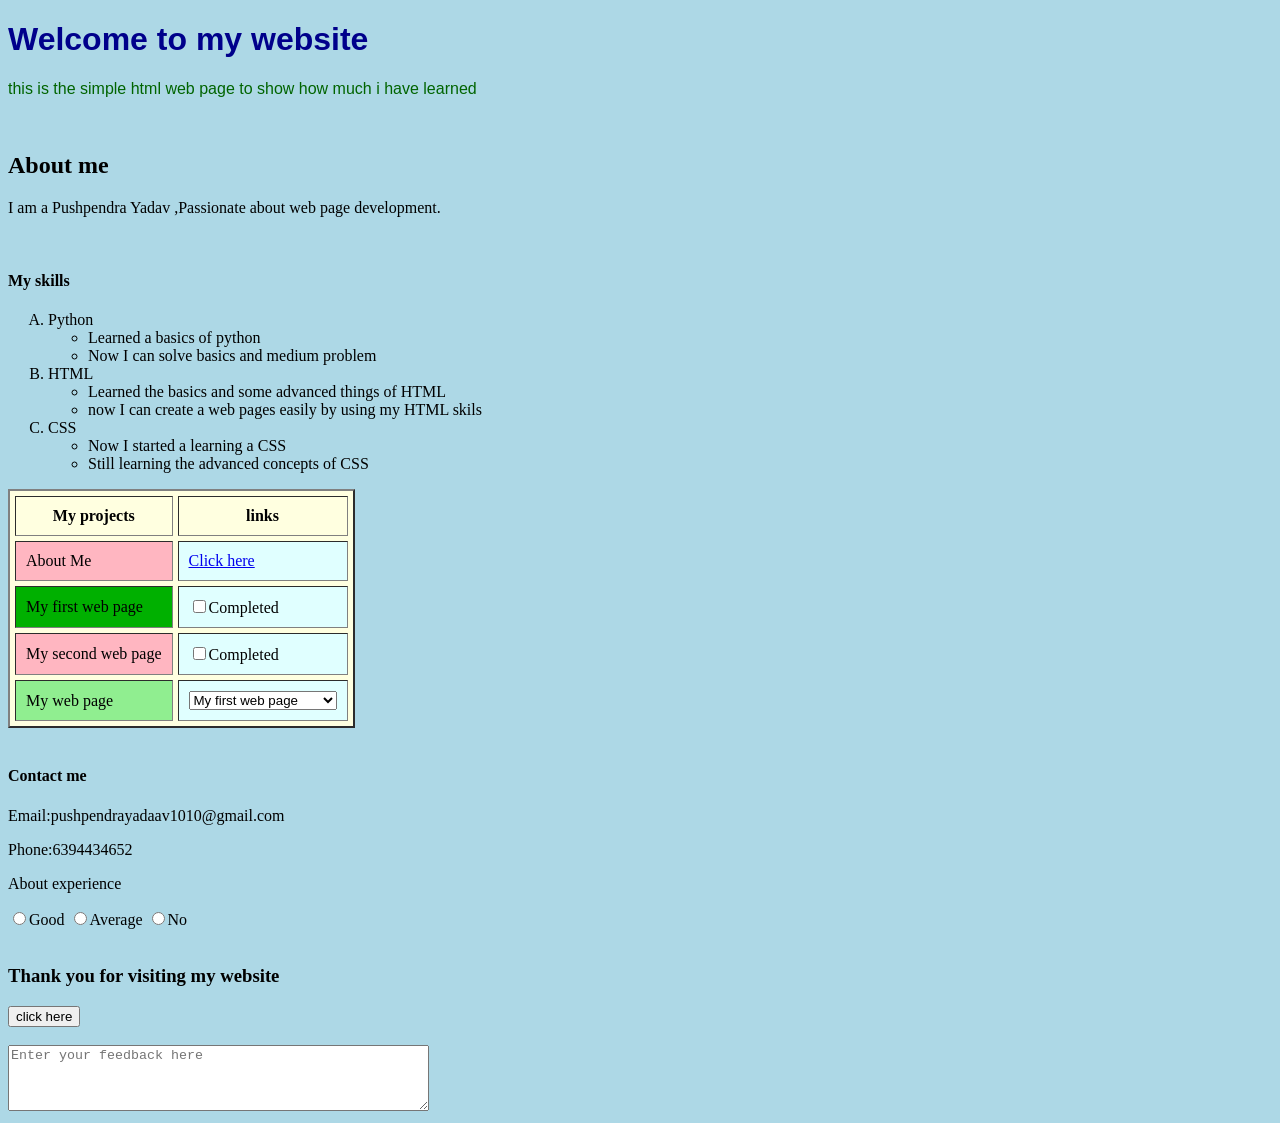
==== index.html @ b74ad7c9 "Initial HTML project" ====
<!DOCTYPE html>
<html lang="en">
<head>
    <meta charset="UTF-8">
    <meta name="viewport" content="width=device-width, initial-scale=1.0">
    <title>
My First Web Page
    </title>
</head>
<body bgcolor="lightblue">
    <h1><font color="darkblue" style="font-family: Arial, sans-serif;">Welcome to my website </font></h1>
        <p><font color="darkgreen" style="font-family: Arial, sans-serif;">this is the simple html web page to show how much i have learned</font></p>
    <br>
        <header>
            <h2>About me </h2>
            <p>I am a Pushpendra Yadav ,Passionate about web page development.</p>
        </header>
    <br>
        <main>
            <h4>My skills</h4>
            <ol type="A">
                <li>Python</li>
                    <ul>
                        <li>Learned a basics of python </li>
                        <li>Now I can solve basics and medium problem </li>
                    </ul>
                <li>HTML</li>
                    <ul>
                        <li>Learned the basics and some advanced things of HTML</li>
                        <li>now I can create a web pages easily by using my HTML skils </li>
                    </ul>
                <li>CSS</li>
                    <ul>
                        <li> Now I started a learning a CSS</li>
                        <li>Still learning the advanced concepts of CSS</li>
                    </ul>
            </ol>
            <table border="2" bgcolor="lightyellow" cellpadding="10" cellspacing="5">
                <tr>
                    <th>My projects</th>
                    <th>links</th>
                </tr>
                <tr>
                    <td bgcolor="lightpink">About Me</td>
                    <td bgcolor="lightcyan"><a href="/aboutme.html">Click here </a></td>
                </tr>
                <tr>
                    <td bgcolor="lightbrown">My first web page</td>
                    <td bgcolor="lightcyan"><input type="checkbox" id="project1" value="My first web page" name="projects"><label for="project1">Completed</label></td>
                </tr>
                <tr>
                    <td bgcolor="lightpink">My second web page</td>
                    <td bgcolor="lightcyan"><input type="checkbox" id="project2" value="My second web page" name="projects"><label for="project2">Completed</label></td>
                </tr>
                <tr>
                    <td bgcolor="lightgreen">My web page</td>
                    <td bgcolor="lightcyan">
                        <select name="projects">
                        <option value="project1">My first web page</option>
                        <option value="project2">My second web page</option>
                        <option value="project3">My web page</option>
                    </select>
                </td>
                </tr>   
            </table>
        </main>
    <br>
        <footer>
            <h4>Contact me</h4>
            <p>Email:pushpendrayadaav1010@gmail.com</p>
            <p>Phone:6394434652</p>
            <p>About experience</p>
            <input type="radio" name="experience" value="yes">Good
            <input type="radio" name="experience" value="average">Average
            <input type="radio" name="experience" value="no">No
        </footer>
    <br>
        <h3>Thank you for visiting my website</h3>
            <input type="button" value="click here" onclick="alert('thanks for visiting')"></input>
    <br><br>    
        <textarea bgcolor="lightpink" name="feedback" rows="4" cols="50" placeholder="Enter your feedback here"></textarea>        
    </body>
</html>
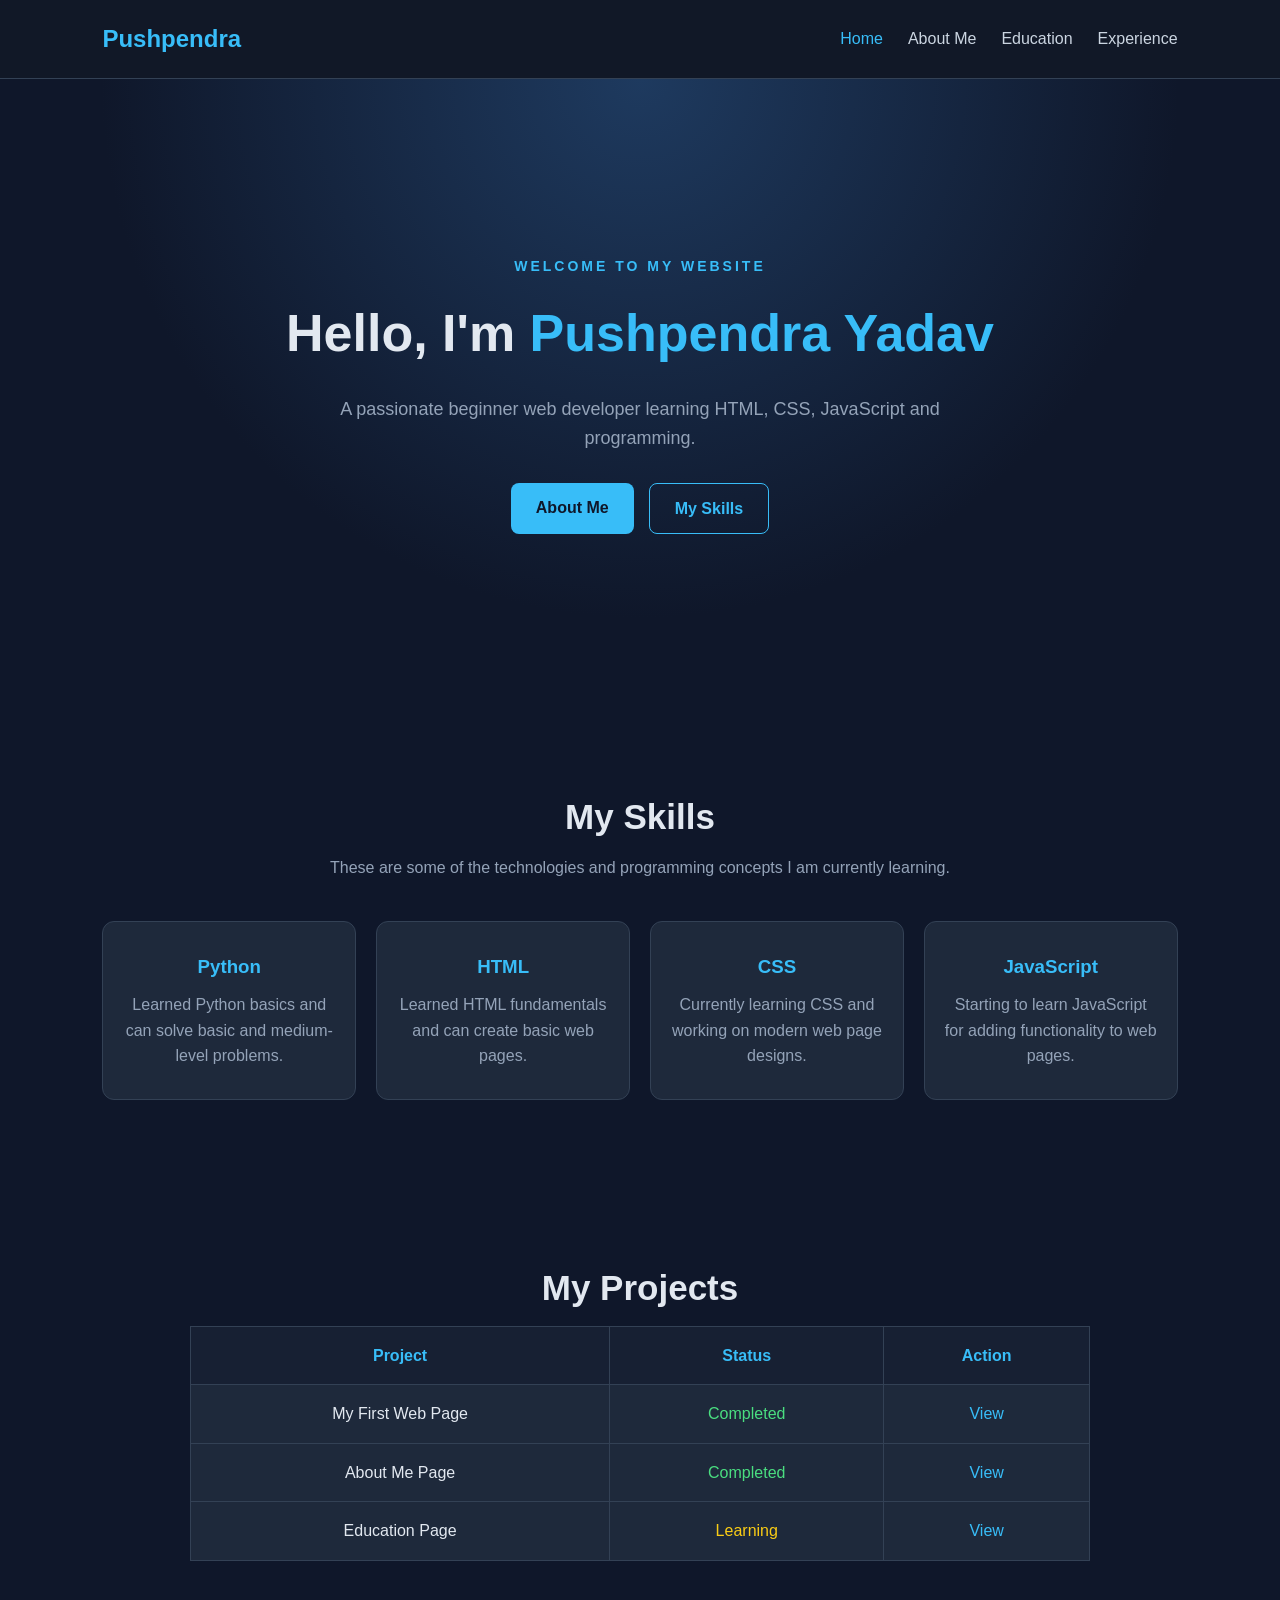
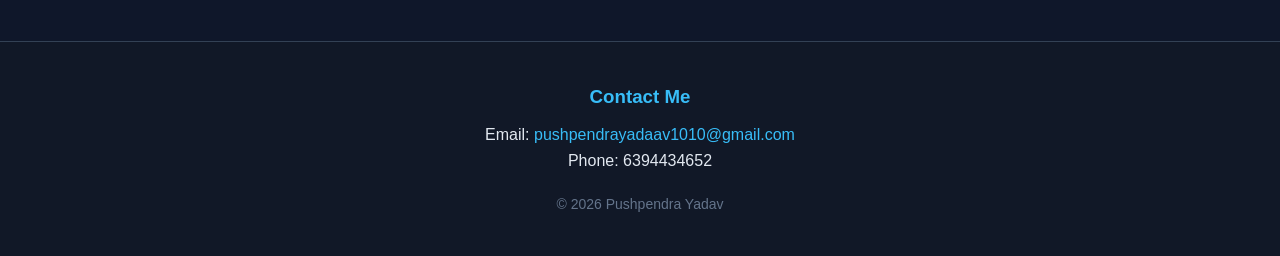
==== commit 431e80c6: "new changes in my web page" ====
--- a/index.html
+++ b/index.html
@@ -1,83 +1,153 @@
-<!DOCTYPE html>
+<!doctype html>
 <html lang="en">
-<head>
-    <meta charset="UTF-8">
-    <meta name="viewport" content="width=device-width, initial-scale=1.0">
-    <title>
-My First Web Page
-    </title>
-</head>
-<body bgcolor="lightblue">
-    <h1><font color="darkblue" style="font-family: Arial, sans-serif;">Welcome to my website </font></h1>
-        <p><font color="darkgreen" style="font-family: Arial, sans-serif;">this is the simple html web page to show how much i have learned</font></p>
-    <br>
-        <header>
-            <h2>About me </h2>
-            <p>I am a Pushpendra Yadav ,Passionate about web page development.</p>
-        </header>
-    <br>
-        <main>
-            <h4>My skills</h4>
-            <ol type="A">
-                <li>Python</li>
-                    <ul>
-                        <li>Learned a basics of python </li>
-                        <li>Now I can solve basics and medium problem </li>
-                    </ul>
-                <li>HTML</li>
-                    <ul>
-                        <li>Learned the basics and some advanced things of HTML</li>
-                        <li>now I can create a web pages easily by using my HTML skils </li>
-                    </ul>
-                <li>CSS</li>
-                    <ul>
-                        <li> Now I started a learning a CSS</li>
-                        <li>Still learning the advanced concepts of CSS</li>
-                    </ul>
-            </ol>
-            <table border="2" bgcolor="lightyellow" cellpadding="10" cellspacing="5">
-                <tr>
-                    <th>My projects</th>
-                    <th>links</th>
-                </tr>
-                <tr>
-                    <td bgcolor="lightpink">About Me</td>
-                    <td bgcolor="lightcyan"><a href="/aboutme.html">Click here </a></td>
-                </tr>
-                <tr>
-                    <td bgcolor="lightbrown">My first web page</td>
-                    <td bgcolor="lightcyan"><input type="checkbox" id="project1" value="My first web page" name="projects"><label for="project1">Completed</label></td>
-                </tr>
-                <tr>
-                    <td bgcolor="lightpink">My second web page</td>
-                    <td bgcolor="lightcyan"><input type="checkbox" id="project2" value="My second web page" name="projects"><label for="project2">Completed</label></td>
-                </tr>
-                <tr>
-                    <td bgcolor="lightgreen">My web page</td>
-                    <td bgcolor="lightcyan">
-                        <select name="projects">
-                        <option value="project1">My first web page</option>
-                        <option value="project2">My second web page</option>
-                        <option value="project3">My web page</option>
-                    </select>
+  <head>
+    <meta charset="UTF-8" />
+    <meta name="viewport" content="width=device-width, initial-scale=1.0" />
+
+    <title>Pushpendra Yadav | Home</title>
+
+    <link rel="stylesheet" href="style.css" />
+  </head>
+
+  <body>
+    <!-- Navigation -->
+    <header class="navbar">
+      <div class="logo">Pushpendra</div>
+
+      <nav>
+        <a href="index.html" class="active">Home</a>
+        <a href="aboutme.html">About Me</a>
+        <a href="education.html">Education</a>
+        <a href="experience.html">Experience</a>
+      </nav>
+    </header>
+
+    <!-- Hero Section -->
+    <section class="hero">
+      <div class="hero-content">
+        <p class="welcome">WELCOME TO MY WEBSITE</p>
+
+        <h1>Hello, I'm <span>Pushpendra Yadav</span></h1>
+
+        <p class="intro">
+          A passionate beginner web developer learning HTML, CSS, JavaScript and
+          programming.
+        </p>
+
+        <div class="buttons">
+          <a href="aboutme.html" class="btn">About Me</a>
+          <a href="#skills" class="btn secondary">My Skills</a>
+        </div>
+      </div>
+    </section>
+
+    <!-- Skills Section -->
+    <main>
+      <section id="skills" class="section">
+        <h2>My Skills</h2>
+
+        <p class="section-text">
+          These are some of the technologies and programming concepts I am
+          currently learning.
+        </p>
+
+        <div class="skills-container">
+          <div class="skill-card">
+            <h3>Python</h3>
+            <p>
+              Learned Python basics and can solve basic and medium-level
+              problems.
+            </p>
+          </div>
+
+          <div class="skill-card">
+            <h3>HTML</h3>
+            <p>Learned HTML fundamentals and can create basic web pages.</p>
+          </div>
+
+          <div class="skill-card">
+            <h3>CSS</h3>
+            <p>
+              Currently learning CSS and working on modern web page designs.
+            </p>
+          </div>
+
+          <div class="skill-card">
+            <h3>JavaScript</h3>
+            <p>
+              Starting to learn JavaScript for adding functionality to web
+              pages.
+            </p>
+          </div>
+        </div>
+      </section>
+
+      <!-- Projects -->
+      <section class="section projects">
+        <h2>My Projects</h2>
+
+        <div class="project-table">
+          <table>
+            <thead>
+              <tr>
+                <th>Project</th>
+                <th>Status</th>
+                <th>Action</th>
+              </tr>
+            </thead>
+
+            <tbody>
+              <tr>
+                <td>My First Web Page</td>
+                <td>
+                  <span class="completed"> Completed </span>
                 </td>
-                </tr>   
-            </table>
-        </main>
-    <br>
-        <footer>
-            <h4>Contact me</h4>
-            <p>Email:pushpendrayadaav1010@gmail.com</p>
-            <p>Phone:6394434652</p>
-            <p>About experience</p>
-            <input type="radio" name="experience" value="yes">Good
-            <input type="radio" name="experience" value="average">Average
-            <input type="radio" name="experience" value="no">No
-        </footer>
-    <br>
-        <h3>Thank you for visiting my website</h3>
-            <input type="button" value="click here" onclick="alert('thanks for visiting')"></input>
-    <br><br>    
-        <textarea bgcolor="lightpink" name="feedback" rows="4" cols="50" placeholder="Enter your feedback here"></textarea>        
-    </body>
+                <td>
+                  <a href="index.html">View</a>
+                </td>
+              </tr>
+
+              <tr>
+                <td>About Me Page</td>
+                <td>
+                  <span class="completed"> Completed </span>
+                </td>
+                <td>
+                  <a href="aboutme.html">View</a>
+                </td>
+              </tr>
+
+              <tr>
+                <td>Education Page</td>
+                <td>
+                  <span class="learning"> Learning </span>
+                </td>
+                <td>
+                  <a href="education.html">View</a>
+                </td>
+              </tr>
+            </tbody>
+          </table>
+        </div>
+      </section>
+    </main>
+
+    <!-- Footer -->
+    <footer>
+      <h3>Contact Me</h3>
+
+      <p>
+        Email:
+        <a href="mailto:pushpendrayadaav1010@gmail.com">
+          pushpendrayadaav1010@gmail.com
+        </a>
+      </p>
+
+      <p>Phone: 6394434652</p>
+
+      <p class="copyright">© 2026 Pushpendra Yadav</p>
+    </footer>
+
+    <script src="script.js"></script>
+  </body>
 </html>
--- a/style.css
+++ b/style.css
@@ -0,0 +1,491 @@
+/* =========================
+   BASIC RESET
+========================= */
+
+* {
+  margin: 0;
+  padding: 0;
+  box-sizing: border-box;
+}
+
+body {
+  font-family: Arial, sans-serif;
+  background: #0f172a;
+  color: #e2e8f0;
+  line-height: 1.6;
+}
+
+/* =========================
+   NAVBAR
+========================= */
+
+.navbar {
+  width: 100%;
+  padding: 20px 8%;
+
+  display: flex;
+  justify-content: space-between;
+  align-items: center;
+
+  background: #111827;
+
+  border-bottom: 1px solid #334155;
+}
+
+.logo {
+  font-size: 24px;
+  font-weight: bold;
+  color: #38bdf8;
+}
+
+nav {
+  display: flex;
+  gap: 25px;
+}
+
+nav a {
+  text-decoration: none;
+  color: #cbd5e1;
+
+  font-size: 16px;
+
+  transition: 0.3s;
+}
+
+nav a:hover,
+nav a.active {
+  color: #38bdf8;
+}
+
+/* =========================
+   HERO
+========================= */
+
+.hero {
+  min-height: 70vh;
+
+  display: flex;
+  align-items: center;
+  justify-content: center;
+
+  text-align: center;
+
+  padding: 60px 20px;
+
+  background: radial-gradient(circle at top, #1e3a5f, #0f172a 60%);
+}
+
+.hero-content {
+  max-width: 800px;
+}
+
+.welcome {
+  color: #38bdf8;
+
+  font-size: 14px;
+
+  font-weight: bold;
+
+  letter-spacing: 3px;
+
+  margin-bottom: 15px;
+}
+
+.hero h1 {
+  font-size: 52px;
+
+  margin-bottom: 20px;
+}
+
+.hero h1 span {
+  color: #38bdf8;
+}
+
+.intro {
+  max-width: 650px;
+
+  margin: auto;
+
+  color: #94a3b8;
+
+  font-size: 18px;
+}
+
+/* =========================
+   BUTTONS
+========================= */
+
+.buttons {
+  margin-top: 30px;
+
+  display: flex;
+
+  justify-content: center;
+
+  gap: 15px;
+}
+
+.btn {
+  text-decoration: none;
+
+  padding: 12px 25px;
+
+  border-radius: 8px;
+
+  background: #38bdf8;
+
+  color: #0f172a;
+
+  font-weight: bold;
+
+  transition: 0.3s;
+}
+
+.btn:hover {
+  transform: translateY(-3px);
+
+  background: #7dd3fc;
+}
+
+.btn.secondary {
+  background: transparent;
+
+  color: #38bdf8;
+
+  border: 1px solid #38bdf8;
+}
+
+/* =========================
+   SECTIONS
+========================= */
+
+.section {
+  padding: 80px 8%;
+
+  text-align: center;
+}
+
+.section h2 {
+  font-size: 35px;
+
+  margin-bottom: 10px;
+}
+
+.section-text {
+  color: #94a3b8;
+
+  margin-bottom: 40px;
+}
+
+/* =========================
+   SKILLS
+========================= */
+
+.skills-container {
+  max-width: 1100px;
+
+  margin: auto;
+
+  display: grid;
+
+  grid-template-columns: repeat(4, 1fr);
+
+  gap: 20px;
+}
+
+.skill-card {
+  padding: 30px 20px;
+
+  background: #1e293b;
+
+  border: 1px solid #334155;
+
+  border-radius: 12px;
+
+  transition: 0.3s;
+}
+
+.skill-card:hover {
+  transform: translateY(-8px);
+
+  border-color: #38bdf8;
+}
+
+.skill-card h3 {
+  color: #38bdf8;
+
+  margin-bottom: 10px;
+}
+
+.skill-card p {
+  color: #94a3b8;
+}
+
+/* =========================
+   TABLE
+========================= */
+
+.project-table {
+  max-width: 900px;
+
+  margin: auto;
+
+  overflow-x: auto;
+}
+
+table {
+  width: 100%;
+
+  border-collapse: collapse;
+
+  background: #1e293b;
+}
+
+th,
+td {
+  padding: 16px;
+
+  border: 1px solid #334155;
+}
+
+th {
+  background: #172033;
+
+  color: #38bdf8;
+}
+
+td a {
+  color: #38bdf8;
+
+  text-decoration: none;
+}
+
+.completed {
+  color: #4ade80;
+}
+
+.learning {
+  color: #facc15;
+}
+
+/* =========================
+   OTHER PAGES
+========================= */
+
+.page-section {
+  max-width: 900px;
+
+  margin: auto;
+
+  padding: 80px 20px;
+}
+
+.page-section h1 {
+  font-size: 45px;
+
+  margin-bottom: 25px;
+}
+
+.page-section > p:not(.welcome) {
+  color: #94a3b8;
+
+  margin-bottom: 18px;
+
+  font-size: 17px;
+}
+
+/* =========================
+   INFO BOX
+========================= */
+
+.info-box {
+  margin-top: 40px;
+
+  padding: 30px;
+
+  background: #1e293b;
+
+  border: 1px solid #334155;
+
+  border-radius: 12px;
+}
+
+.info-box h2 {
+  color: #38bdf8;
+
+  margin-bottom: 15px;
+}
+
+.info-box li {
+  margin: 10px 0;
+
+  color: #cbd5e1;
+}
+
+/* =========================
+   EDUCATION
+========================= */
+
+.education-card,
+.experience-card {
+  background: #1e293b;
+
+  border: 1px solid #334155;
+
+  border-radius: 12px;
+
+  padding: 30px;
+
+  margin-top: 25px;
+
+  transition: 0.3s;
+}
+
+.education-card:hover,
+.experience-card:hover {
+  border-color: #38bdf8;
+
+  transform: translateY(-5px);
+}
+
+.education-card h2,
+.experience-card h2 {
+  color: #38bdf8;
+
+  margin-bottom: 10px;
+}
+
+.education-card h3 {
+  margin-bottom: 10px;
+}
+
+.education-card p,
+.experience-card p {
+  color: #94a3b8;
+}
+
+.status {
+  display: inline-block;
+
+  margin-top: 15px;
+
+  padding: 5px 12px;
+
+  border-radius: 20px;
+
+  background: #064e3b;
+
+  color: #4ade80;
+
+  font-size: 13px;
+}
+
+.experience-card li {
+  margin: 8px 0;
+
+  color: #cbd5e1;
+}
+
+/* =========================
+   FOOTER
+========================= */
+
+footer {
+  text-align: center;
+
+  padding: 40px 20px;
+
+  background: #111827;
+
+  border-top: 1px solid #334155;
+}
+
+footer h3 {
+  color: #38bdf8;
+
+  margin-bottom: 10px;
+}
+
+footer a {
+  color: #38bdf8;
+
+  text-decoration: none;
+}
+
+footer button {
+  margin-top: 15px;
+
+  padding: 10px 20px;
+
+  border: none;
+
+  border-radius: 6px;
+
+  background: #38bdf8;
+
+  color: #0f172a;
+
+  font-weight: bold;
+
+  cursor: pointer;
+}
+
+footer button:hover {
+  background: #7dd3fc;
+}
+
+.copyright {
+  margin-top: 20px;
+
+  color: #64748b;
+
+  font-size: 14px;
+}
+
+/* =========================
+   MOBILE RESPONSIVE
+========================= */
+
+@media (max-width: 800px) {
+  .navbar {
+    flex-direction: column;
+
+    gap: 15px;
+  }
+
+  nav {
+    flex-wrap: wrap;
+
+    justify-content: center;
+
+    gap: 15px;
+  }
+
+  .hero h1 {
+    font-size: 38px;
+  }
+
+  .skills-container {
+    grid-template-columns: repeat(2, 1fr);
+  }
+}
+
+@media (max-width: 500px) {
+  .skills-container {
+    grid-template-columns: 1fr;
+  }
+
+  .buttons {
+    flex-direction: column;
+
+    align-items: center;
+  }
+
+  .btn {
+    width: 200px;
+  }
+
+  .hero h1 {
+    font-size: 32px;
+  }
+}
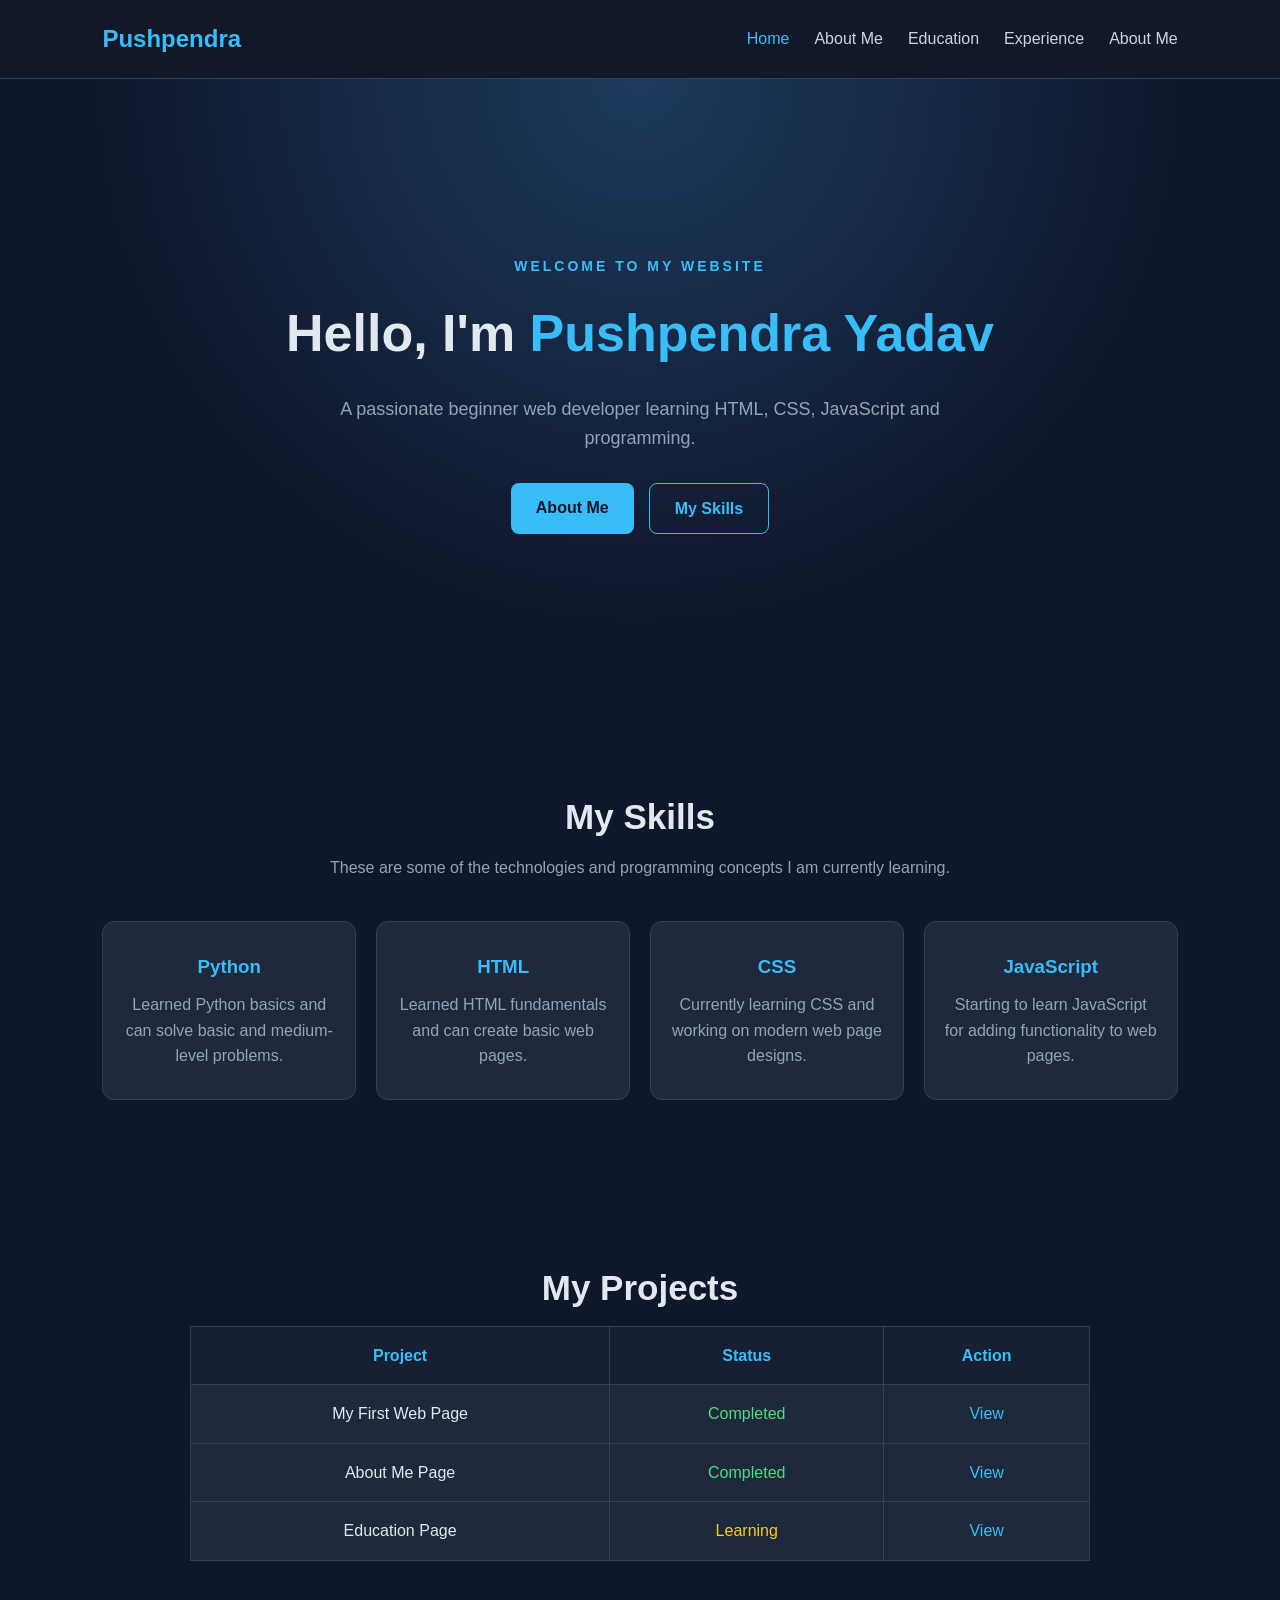
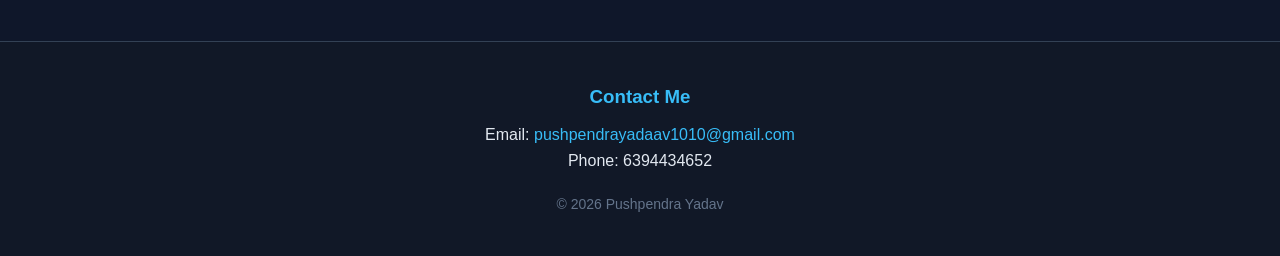
==== commit c75eeb93: "Update index.html" ====
--- a/index.html
+++ b/index.html
@@ -19,6 +19,7 @@
         <a href="aboutme.html">About Me</a>
         <a href="education.html">Education</a>
         <a href="experience.html">Experience</a>
+        <a href="aboutme.html">About Me</a>
       </nav>
     </header>
 
@@ -150,4 +151,4 @@
 
     <script src="script.js"></script>
   </body>
-</html>+</html>
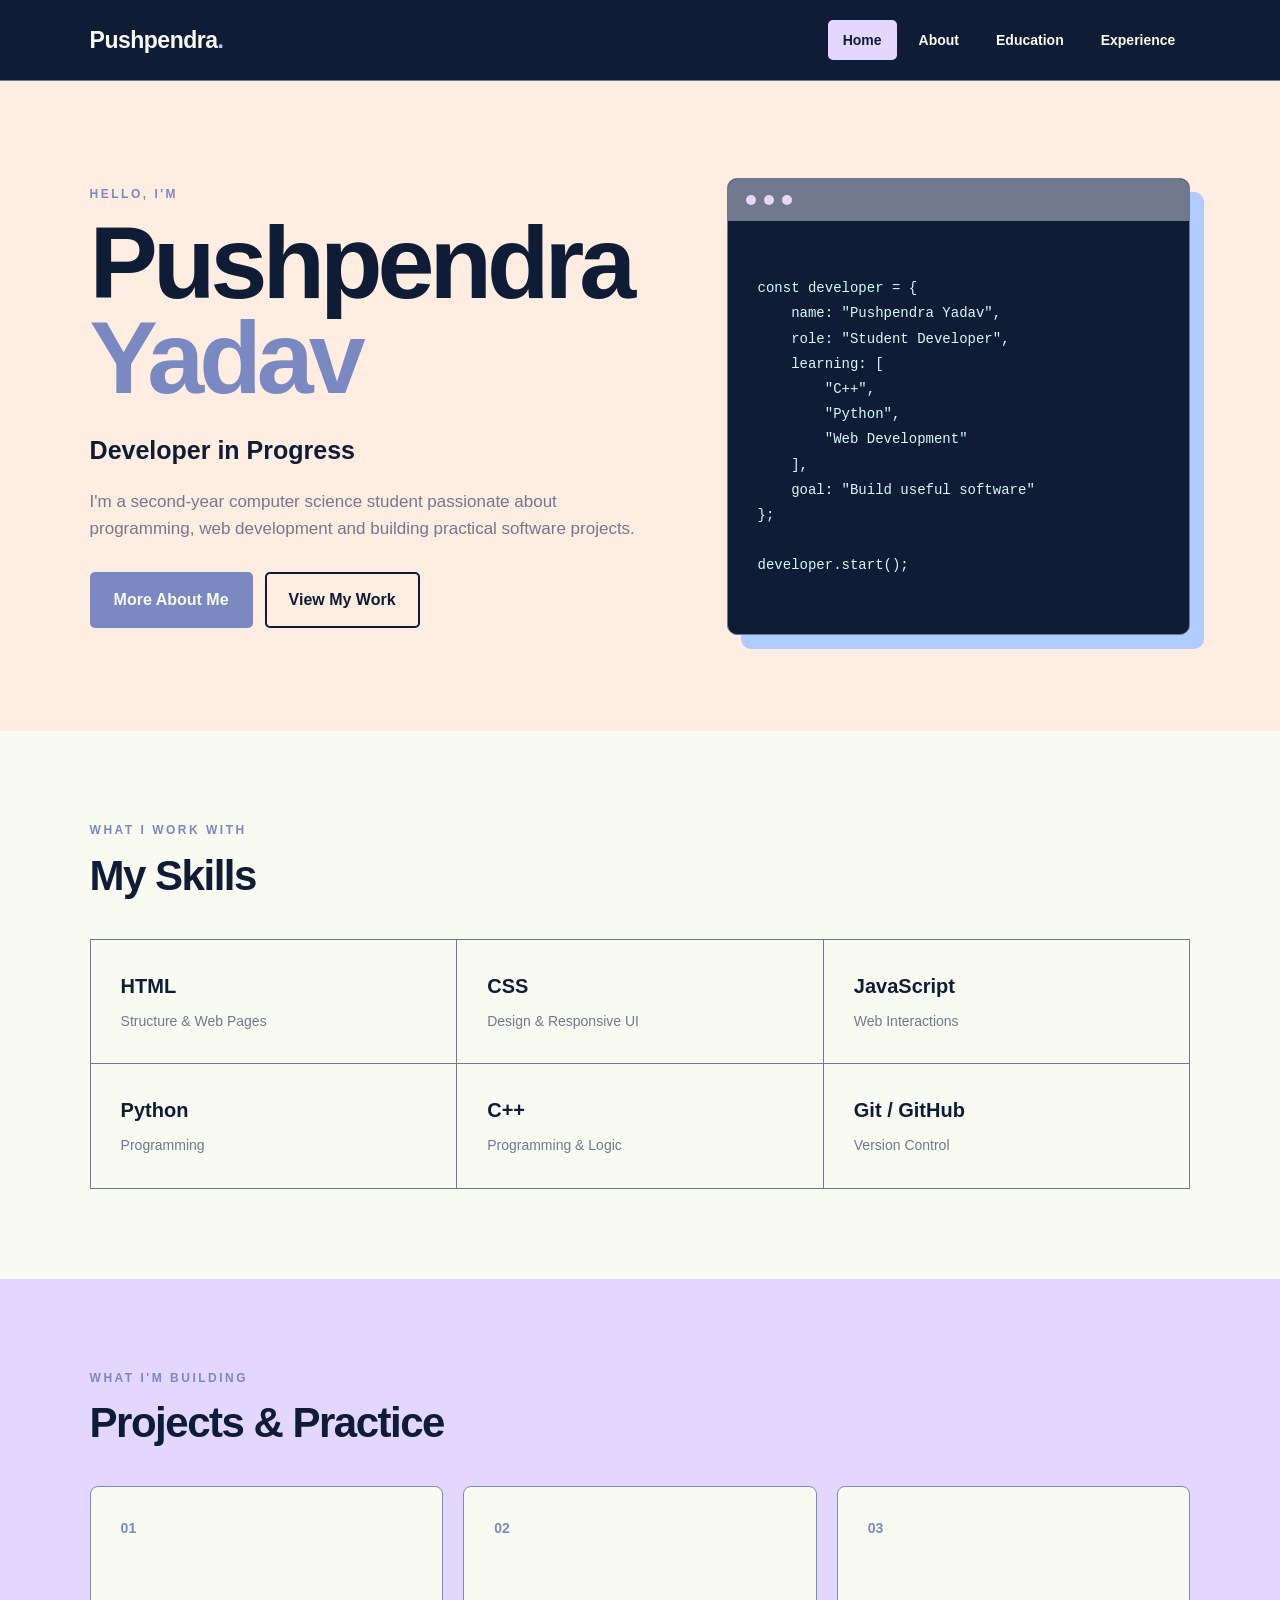
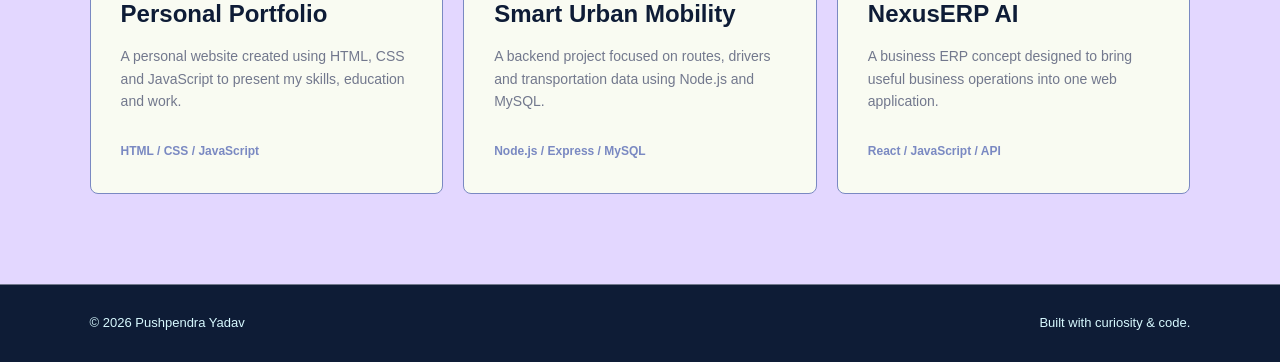
==== commit 99c4e522: "Redesign portfolio website" ====
--- a/index.html
+++ b/index.html
@@ -4,149 +4,171 @@
     <meta charset="UTF-8" />
     <meta name="viewport" content="width=device-width, initial-scale=1.0" />
 
-    <title>Pushpendra Yadav | Home</title>
+    <title>Pushpendra Yadav | Developer</title>
 
     <link rel="stylesheet" href="style.css" />
   </head>
 
   <body>
-    <!-- Navigation -->
+    <!-- NAVBAR -->
     <header class="navbar">
-      <div class="logo">Pushpendra</div>
+      <a href="index.html" class="logo"> Pushpendra<span>.</span> </a>
 
       <nav>
         <a href="index.html" class="active">Home</a>
-        <a href="aboutme.html">About Me</a>
+        <a href="aboutme.html">About</a>
         <a href="education.html">Education</a>
         <a href="experience.html">Experience</a>
-        <a href="aboutme.html">About Me</a>
       </nav>
     </header>
 
-    <!-- Hero Section -->
-    <section class="hero">
-      <div class="hero-content">
-        <p class="welcome">WELCOME TO MY WEBSITE</p>
+    <!-- HERO -->
+    <main>
+      <section class="hero">
+        <div class="hero-content">
+          <p class="eyebrow">HELLO, I'M</p>
 
-        <h1>Hello, I'm <span>Pushpendra Yadav</span></h1>
+          <h1>
+            Pushpendra
+            <span>Yadav</span>
+          </h1>
 
-        <p class="intro">
-          A passionate beginner web developer learning HTML, CSS, JavaScript and
-          programming.
-        </p>
+          <h2>Developer in Progress</h2>
 
-        <div class="buttons">
-          <a href="aboutme.html" class="btn">About Me</a>
-          <a href="#skills" class="btn secondary">My Skills</a>
+          <p class="hero-text">
+            I'm a second-year computer science student passionate about
+            programming, web development and building practical software
+            projects.
+          </p>
+
+          <div class="hero-buttons">
+            <a href="aboutme.html" class="btn primary-btn"> More About Me </a>
+
+            <a href="experience.html" class="btn secondary-btn">
+              View My Work
+            </a>
+          </div>
         </div>
-      </div>
-    </section>
 
-    <!-- Skills Section -->
-    <main>
-      <section id="skills" class="section">
-        <h2>My Skills</h2>
-
-        <p class="section-text">
-          These are some of the technologies and programming concepts I am
-          currently learning.
-        </p>
-
-        <div class="skills-container">
-          <div class="skill-card">
-            <h3>Python</h3>
-            <p>
-              Learned Python basics and can solve basic and medium-level
-              problems.
-            </p>
+        <div class="hero-card">
+          <div class="code-top">
+            <span></span>
+            <span></span>
+            <span></span>
           </div>
 
-          <div class="skill-card">
-            <h3>HTML</h3>
-            <p>Learned HTML fundamentals and can create basic web pages.</p>
+          <pre><code>
+const developer = {
+    name: "Pushpendra Yadav",
+    role: "Student Developer",
+    learning: [
+        "C++",
+        "Python",
+        "Web Development"
+    ],
+    goal: "Build useful software"
+};
+
+developer.start();
+                </code></pre>
+        </div>
+      </section>
+
+      <!-- SKILLS -->
+      <section class="home-section">
+        <div class="section-heading">
+          <p class="eyebrow">WHAT I WORK WITH</p>
+          <h2>My Skills</h2>
+        </div>
+
+        <div class="skills-grid">
+          <div class="skill">
+            <strong>HTML</strong>
+            <span>Structure & Web Pages</span>
           </div>
 
-          <div class="skill-card">
-            <h3>CSS</h3>
-            <p>
-              Currently learning CSS and working on modern web page designs.
-            </p>
+          <div class="skill">
+            <strong>CSS</strong>
+            <span>Design & Responsive UI</span>
           </div>
 
-          <div class="skill-card">
-            <h3>JavaScript</h3>
-            <p>
-              Starting to learn JavaScript for adding functionality to web
-              pages.
-            </p>
+          <div class="skill">
+            <strong>JavaScript</strong>
+            <span>Web Interactions</span>
+          </div>
+
+          <div class="skill">
+            <strong>Python</strong>
+            <span>Programming</span>
+          </div>
+
+          <div class="skill">
+            <strong>C++</strong>
+            <span>Programming & Logic</span>
+          </div>
+
+          <div class="skill">
+            <strong>Git / GitHub</strong>
+            <span>Version Control</span>
           </div>
         </div>
       </section>
 
-      <!-- Projects -->
-      <section class="section projects">
-        <h2>My Projects</h2>
+      <!-- PROJECTS -->
+      <section class="home-section projects-section">
+        <div class="section-heading">
+          <p class="eyebrow">WHAT I'M BUILDING</p>
+          <h2>Projects & Practice</h2>
+        </div>
 
-        <div class="project-table">
-          <table>
-            <thead>
-              <tr>
-                <th>Project</th>
-                <th>Status</th>
-                <th>Action</th>
-              </tr>
-            </thead>
+        <div class="projects-grid">
+          <article class="project-card">
+            <div class="project-number">01</div>
 
-            <tbody>
-              <tr>
-                <td>My First Web Page</td>
-                <td>
-                  <span class="completed"> Completed </span>
-                </td>
-                <td>
-                  <a href="index.html">View</a>
-                </td>
-              </tr>
+            <h3>Personal Portfolio</h3>
 
-              <tr>
-                <td>About Me Page</td>
-                <td>
-                  <span class="completed"> Completed </span>
-                </td>
-                <td>
-                  <a href="aboutme.html">View</a>
-                </td>
-              </tr>
+            <p>
+              A personal website created using HTML, CSS and JavaScript to
+              present my skills, education and work.
+            </p>
 
-              <tr>
-                <td>Education Page</td>
-                <td>
-                  <span class="learning"> Learning </span>
-                </td>
-                <td>
-                  <a href="education.html">View</a>
-                </td>
-              </tr>
-            </tbody>
-          </table>
+            <span>HTML / CSS / JavaScript</span>
+          </article>
+
+          <article class="project-card">
+            <div class="project-number">02</div>
+
+            <h3>Smart Urban Mobility</h3>
+
+            <p>
+              A backend project focused on routes, drivers and transportation
+              data using Node.js and MySQL.
+            </p>
+
+            <span>Node.js / Express / MySQL</span>
+          </article>
+
+          <article class="project-card">
+            <div class="project-number">03</div>
+
+            <h3>NexusERP AI</h3>
+
+            <p>
+              A business ERP concept designed to bring useful business
+              operations into one web application.
+            </p>
+
+            <span>React / JavaScript / API</span>
+          </article>
         </div>
       </section>
     </main>
 
-    <!-- Footer -->
+    <!-- FOOTER -->
     <footer>
-      <h3>Contact Me</h3>
+      <p>© 2026 Pushpendra Yadav</p>
 
-      <p>
-        Email:
-        <a href="mailto:pushpendrayadaav1010@gmail.com">
-          pushpendrayadaav1010@gmail.com
-        </a>
-      </p>
-
-      <p>Phone: 6394434652</p>
-
-      <p class="copyright">© 2026 Pushpendra Yadav</p>
+      <p>Built with curiosity & code.</p>
     </footer>
 
     <script src="script.js"></script>
--- a/style.css
+++ b/style.css
@@ -1,491 +1,987 @@
-/* =========================
-   BASIC RESET
-========================= */
+/* =====================================================
+   PUSHENDRA YADAV PORTFOLIO
+   REDESIGNED USING YOUR COLOR PALETTE ONLY
+   ===================================================== */
+
+:root {
+    --periwinkle: #E3D7FF;
+    --soft-periwinkle: #AFA2FF;
+    --glaucous: #7A89C2;
+    --slate-grey: #72788D;
+    --ebony: #636B61;
+
+    --linen: #FFEDE1;
+    --ivory: #F9FBF2;
+    --light-cyan: #D7F9FF;
+    --baby-blue: #AFCBFF;
+    --prussian-blue: #0E1C36;
+}
+
+
+/* =====================================================
+   RESET
+   ===================================================== */
 
 * {
-  margin: 0;
-  padding: 0;
-  box-sizing: border-box;
+    margin: 0;
+    padding: 0;
+    box-sizing: border-box;
+}
+
+html {
+    scroll-behavior: smooth;
 }
 
 body {
-  font-family: Arial, sans-serif;
-  background: #0f172a;
-  color: #e2e8f0;
-  line-height: 1.6;
-}
-
-/* =========================
+    min-height: 100vh;
+
+    font-family:
+        Inter,
+        Arial,
+        Helvetica,
+        sans-serif;
+
+    color: var(--prussian-blue);
+
+    background: var(--ivory);
+
+    line-height: 1.6;
+}
+
+main {
+    overflow: hidden;
+}
+
+a {
+    transition: 0.25s ease;
+}
+
+
+/* =====================================================
    NAVBAR
-========================= */
+   ===================================================== */
 
 .navbar {
-  width: 100%;
-  padding: 20px 8%;
-
-  display: flex;
-  justify-content: space-between;
-  align-items: center;
-
-  background: #111827;
-
-  border-bottom: 1px solid #334155;
+    width: 100%;
+
+    padding: 20px 7%;
+
+    display: flex;
+    align-items: center;
+    justify-content: space-between;
+
+    background: var(--prussian-blue);
+
+    position: sticky;
+    top: 0;
+
+    z-index: 1000;
+
+    border-bottom: 1px solid var(--slate-grey);
 }
 
 .logo {
-  font-size: 24px;
-  font-weight: bold;
-  color: #38bdf8;
-}
-
-nav {
-  display: flex;
-  gap: 25px;
-}
-
-nav a {
-  text-decoration: none;
-  color: #cbd5e1;
-
-  font-size: 16px;
-
-  transition: 0.3s;
-}
-
-nav a:hover,
-nav a.active {
-  color: #38bdf8;
-}
-
-/* =========================
+    color: var(--ivory);
+
+    text-decoration: none;
+
+    font-size: 23px;
+    font-weight: 800;
+
+    letter-spacing: -0.5px;
+}
+
+.logo span {
+    color: var(--baby-blue);
+}
+
+.navbar nav {
+    display: flex;
+
+    align-items: center;
+
+    gap: 7px;
+}
+
+.navbar nav a {
+    color: var(--ivory);
+
+    text-decoration: none;
+
+    padding: 9px 15px;
+
+    font-size: 14px;
+    font-weight: 600;
+
+    border-radius: 5px;
+
+    transition: 0.25s ease;
+}
+
+.navbar nav a:hover {
+    color: var(--prussian-blue);
+
+    background: var(--baby-blue);
+}
+
+.navbar nav a.active {
+    color: var(--prussian-blue);
+
+    background: var(--periwinkle);
+}
+
+
+/* =====================================================
+   COMMON TEXT
+   ===================================================== */
+
+.eyebrow {
+    color: var(--glaucous);
+
+    font-size: 12px;
+    font-weight: 800;
+
+    letter-spacing: 2.5px;
+
+    margin-bottom: 12px;
+}
+
+.small-label {
+    color: var(--glaucous);
+
+    font-size: 11px;
+    font-weight: 800;
+
+    letter-spacing: 2px;
+
+    margin-bottom: 8px;
+}
+
+
+/* =====================================================
    HERO
-========================= */
+   ===================================================== */
 
 .hero {
-  min-height: 70vh;
-
-  display: flex;
-  align-items: center;
-  justify-content: center;
-
-  text-align: center;
-
-  padding: 60px 20px;
-
-  background: radial-gradient(circle at top, #1e3a5f, #0f172a 60%);
+    min-height: 650px;
+
+    padding: 90px 7%;
+
+    display: grid;
+
+    grid-template-columns: 1.1fr 0.9fr;
+
+    gap: 70px;
+
+    align-items: center;
+
+    background: var(--linen);
 }
 
 .hero-content {
-  max-width: 800px;
-}
-
-.welcome {
-  color: #38bdf8;
-
-  font-size: 14px;
-
-  font-weight: bold;
-
-  letter-spacing: 3px;
-
-  margin-bottom: 15px;
-}
-
-.hero h1 {
-  font-size: 52px;
-
-  margin-bottom: 20px;
-}
-
-.hero h1 span {
-  color: #38bdf8;
-}
-
-.intro {
-  max-width: 650px;
-
-  margin: auto;
-
-  color: #94a3b8;
-
-  font-size: 18px;
-}
-
-/* =========================
-   BUTTONS
-========================= */
-
-.buttons {
-  margin-top: 30px;
-
-  display: flex;
-
-  justify-content: center;
-
-  gap: 15px;
+    max-width: 760px;
+}
+
+.hero-content h1 {
+    font-size: clamp(55px, 8vw, 105px);
+
+    line-height: 0.92;
+
+    letter-spacing: -5px;
+
+    color: var(--prussian-blue);
+
+    margin-bottom: 25px;
+}
+
+.hero-content h1 span {
+    display: block;
+
+    color: var(--glaucous);
+}
+
+.hero-content h2 {
+    font-size: 25px;
+
+    color: var(--prussian-blue);
+
+    margin-bottom: 18px;
+}
+
+.hero-text {
+    max-width: 620px;
+
+    font-size: 17px;
+
+    color: var(--slate-grey);
+
+    margin-bottom: 30px;
+}
+
+
+/* =====================================================
+   HERO BUTTONS
+   ===================================================== */
+
+.hero-buttons {
+    display: flex;
+
+    gap: 12px;
+
+    flex-wrap: wrap;
 }
 
 .btn {
-  text-decoration: none;
-
-  padding: 12px 25px;
-
-  border-radius: 8px;
-
-  background: #38bdf8;
-
-  color: #0f172a;
-
-  font-weight: bold;
-
-  transition: 0.3s;
-}
-
-.btn:hover {
-  transform: translateY(-3px);
-
-  background: #7dd3fc;
-}
-
-.btn.secondary {
-  background: transparent;
-
-  color: #38bdf8;
-
-  border: 1px solid #38bdf8;
-}
-
-/* =========================
-   SECTIONS
-========================= */
-
-.section {
-  padding: 80px 8%;
-
-  text-align: center;
-}
-
-.section h2 {
-  font-size: 35px;
-
-  margin-bottom: 10px;
-}
-
-.section-text {
-  color: #94a3b8;
-
-  margin-bottom: 40px;
-}
-
-/* =========================
+    display: inline-block;
+
+    text-decoration: none;
+
+    padding: 13px 22px;
+
+    font-weight: 700;
+
+    border-radius: 5px;
+
+    transition: 0.25s ease;
+}
+
+.primary-btn {
+    background: var(--glaucous);
+
+    color: var(--ivory);
+
+    border: 2px solid var(--glaucous);
+}
+
+.primary-btn:hover {
+    background: var(--soft-periwinkle);
+
+    border-color: var(--soft-periwinkle);
+
+    color: var(--prussian-blue);
+
+    transform: translateY(-2px);
+}
+
+.secondary-btn {
+    border: 2px solid var(--prussian-blue);
+
+    color: var(--prussian-blue);
+
+    background: var(--linen);
+}
+
+.secondary-btn:hover {
+    background: var(--prussian-blue);
+
+    color: var(--ivory);
+
+    transform: translateY(-2px);
+}
+
+
+/* =====================================================
+   CODE CARD
+   ===================================================== */
+
+.hero-card {
+    background: var(--prussian-blue);
+
+    padding: 0;
+
+    border-radius: 10px;
+
+    overflow: hidden;
+
+    border: 1px solid var(--slate-grey);
+
+    box-shadow:
+        14px 14px 0 var(--baby-blue);
+}
+
+.code-top {
+    height: 42px;
+
+    display: flex;
+
+    align-items: center;
+
+    gap: 8px;
+
+    padding-left: 18px;
+
+    background: var(--slate-grey);
+}
+
+.code-top span {
+    width: 10px;
+    height: 10px;
+
+    border-radius: 50%;
+
+    background: var(--periwinkle);
+}
+
+.hero-card pre {
+    padding: 30px;
+
+    overflow-x: auto;
+
+    color: var(--light-cyan);
+
+    font-size: 14px;
+
+    line-height: 1.8;
+}
+
+
+/* =====================================================
+   HOME SECTIONS
+   ===================================================== */
+
+.home-section {
+    padding: 90px 7%;
+
+    background: var(--ivory);
+}
+
+.section-heading {
+    margin-bottom: 40px;
+}
+
+.section-heading h2 {
+    font-size: 42px;
+
+    line-height: 1.1;
+
+    color: var(--prussian-blue);
+
+    letter-spacing: -1.5px;
+}
+
+
+/* =====================================================
    SKILLS
-========================= */
-
-.skills-container {
-  max-width: 1100px;
-
-  margin: auto;
-
-  display: grid;
-
-  grid-template-columns: repeat(4, 1fr);
-
-  gap: 20px;
-}
-
-.skill-card {
-  padding: 30px 20px;
-
-  background: #1e293b;
-
-  border: 1px solid #334155;
-
-  border-radius: 12px;
-
-  transition: 0.3s;
-}
-
-.skill-card:hover {
-  transform: translateY(-8px);
-
-  border-color: #38bdf8;
-}
-
-.skill-card h3 {
-  color: #38bdf8;
-
-  margin-bottom: 10px;
-}
-
-.skill-card p {
-  color: #94a3b8;
-}
-
-/* =========================
-   TABLE
-========================= */
-
-.project-table {
-  max-width: 900px;
-
-  margin: auto;
-
-  overflow-x: auto;
-}
-
-table {
-  width: 100%;
-
-  border-collapse: collapse;
-
-  background: #1e293b;
-}
-
-th,
-td {
-  padding: 16px;
-
-  border: 1px solid #334155;
-}
-
-th {
-  background: #172033;
-
-  color: #38bdf8;
-}
-
-td a {
-  color: #38bdf8;
-
-  text-decoration: none;
-}
-
-.completed {
-  color: #4ade80;
-}
-
-.learning {
-  color: #facc15;
-}
-
-/* =========================
-   OTHER PAGES
-========================= */
-
-.page-section {
-  max-width: 900px;
-
-  margin: auto;
-
-  padding: 80px 20px;
-}
-
-.page-section h1 {
-  font-size: 45px;
-
-  margin-bottom: 25px;
-}
-
-.page-section > p:not(.welcome) {
-  color: #94a3b8;
-
-  margin-bottom: 18px;
-
-  font-size: 17px;
-}
-
-/* =========================
-   INFO BOX
-========================= */
+   ===================================================== */
+
+.skills-grid {
+    display: grid;
+
+    grid-template-columns:
+        repeat(3, 1fr);
+
+    gap: 1px;
+
+    background: var(--slate-grey);
+
+    border: 1px solid var(--slate-grey);
+}
+
+.skill {
+    padding: 30px;
+
+    background: var(--ivory);
+
+    transition: 0.25s ease;
+}
+
+.skill:hover {
+    background: var(--light-cyan);
+
+    transform: translateY(-3px);
+}
+
+.skill strong {
+    display: block;
+
+    font-size: 20px;
+
+    margin-bottom: 6px;
+
+    color: var(--prussian-blue);
+}
+
+.skill span {
+    color: var(--slate-grey);
+
+    font-size: 14px;
+}
+
+
+/* =====================================================
+   PROJECTS
+   ===================================================== */
+
+.projects-section {
+    background: var(--periwinkle);
+
+    padding: 90px 7%;
+}
+
+.projects-grid {
+    display: grid;
+
+    grid-template-columns:
+        repeat(3, 1fr);
+
+    gap: 20px;
+}
+
+.project-card {
+    min-height: 300px;
+
+    padding: 30px;
+
+    background: var(--ivory);
+
+    border: 1px solid var(--glaucous);
+
+    border-radius: 8px;
+
+    transition: 0.25s ease;
+}
+
+.project-card:hover {
+    background: var(--light-cyan);
+
+    transform: translateY(-5px);
+
+    border-color: var(--soft-periwinkle);
+}
+
+.project-number {
+    font-size: 14px;
+
+    font-weight: 800;
+
+    color: var(--glaucous);
+
+    margin-bottom: 55px;
+}
+
+.project-card h3 {
+    font-size: 24px;
+
+    color: var(--prussian-blue);
+
+    margin-bottom: 12px;
+}
+
+.project-card p {
+    font-size: 14px;
+
+    color: var(--slate-grey);
+
+    margin-bottom: 25px;
+}
+
+.project-card > span {
+    font-size: 12px;
+
+    font-weight: 700;
+
+    color: var(--glaucous);
+}
+
+
+/* =====================================================
+   PAGE HEADER
+   ===================================================== */
+
+.page-header {
+    padding: 100px 7% 80px;
+
+    background: var(--linen);
+
+    border-bottom: 2px solid var(--baby-blue);
+}
+
+.page-header h1 {
+    font-size: clamp(48px, 7vw, 82px);
+
+    line-height: 1;
+
+    letter-spacing: -4px;
+
+    margin-bottom: 20px;
+
+    color: var(--prussian-blue);
+}
+
+.page-header > p:last-child {
+    max-width: 650px;
+
+    font-size: 17px;
+
+    color: var(--slate-grey);
+}
+
+
+/* =====================================================
+   ABOUT
+   ===================================================== */
+
+.about-layout {
+    padding: 90px 7%;
+
+    display: grid;
+
+    grid-template-columns: 1.5fr 0.8fr;
+
+    gap: 80px;
+
+    background: var(--ivory);
+}
+
+.about-main h2 {
+    font-size: clamp(38px, 5vw, 64px);
+
+    line-height: 1.05;
+
+    letter-spacing: -3px;
+
+    margin-bottom: 30px;
+
+    color: var(--prussian-blue);
+}
+
+.about-main h2 span {
+    color: var(--glaucous);
+}
+
+.about-main p:not(.small-label) {
+    max-width: 720px;
+
+    margin-bottom: 20px;
+
+    font-size: 17px;
+
+    color: var(--slate-grey);
+}
+
+.about-side {
+    display: flex;
+
+    flex-direction: column;
+
+    gap: 15px;
+}
 
 .info-box {
-  margin-top: 40px;
-
-  padding: 30px;
-
-  background: #1e293b;
-
-  border: 1px solid #334155;
-
-  border-radius: 12px;
-}
-
-.info-box h2 {
-  color: #38bdf8;
-
-  margin-bottom: 15px;
-}
-
-.info-box li {
-  margin: 10px 0;
-
-  color: #cbd5e1;
-}
-
-/* =========================
-   EDUCATION
-========================= */
-
-.education-card,
+    padding: 24px;
+
+    background: var(--light-cyan);
+
+    border-left: 6px solid var(--glaucous);
+
+    transition: 0.25s ease;
+}
+
+.info-box:hover {
+    background: var(--baby-blue);
+}
+
+.info-box p {
+    font-size: 11px;
+
+    font-weight: 800;
+
+    letter-spacing: 1.5px;
+
+    margin-bottom: 6px;
+
+    color: var(--slate-grey);
+}
+
+.info-box strong {
+    font-size: 15px;
+
+    color: var(--prussian-blue);
+}
+
+
+/* =====================================================
+   VALUES
+   ===================================================== */
+
+.values-section {
+    padding: 90px 7%;
+
+    background: var(--soft-periwinkle);
+}
+
+.values-grid {
+    display: grid;
+
+    grid-template-columns:
+        repeat(3, 1fr);
+
+    gap: 20px;
+}
+
+.value-card {
+    padding: 30px;
+
+    background: var(--ivory);
+
+    min-height: 220px;
+
+    border-top: 5px solid var(--glaucous);
+
+    transition: 0.25s ease;
+}
+
+.value-card:hover {
+    background: var(--light-cyan);
+
+    transform: translateY(-5px);
+}
+
+.value-card span {
+    color: var(--glaucous);
+
+    font-weight: 800;
+}
+
+.value-card h3 {
+    margin: 25px 0 10px;
+
+    font-size: 23px;
+
+    color: var(--prussian-blue);
+}
+
+.value-card p {
+    color: var(--slate-grey);
+}
+
+
+/* =====================================================
+   EDUCATION TIMELINE
+   ===================================================== */
+
+.timeline {
+    padding: 90px 7%;
+
+    background: var(--ivory);
+}
+
+.timeline-item {
+    display: grid;
+
+    grid-template-columns: 180px 2px 1fr;
+
+    gap: 30px;
+
+    min-height: 250px;
+}
+
+.timeline-date {
+    font-size: 14px;
+
+    font-weight: 800;
+
+    color: var(--glaucous);
+
+    padding-top: 5px;
+}
+
+.timeline-line {
+    width: 2px;
+
+    background: var(--glaucous);
+
+    position: relative;
+}
+
+.timeline-line::before {
+    content: "";
+
+    position: absolute;
+
+    width: 12px;
+    height: 12px;
+
+    background: var(--linen);
+
+    border: 3px solid var(--glaucous);
+
+    border-radius: 50%;
+
+    left: 50%;
+    top: 2px;
+
+    transform: translateX(-50%);
+}
+
+.timeline-content {
+    padding: 0 0 60px;
+}
+
+.timeline-content h2 {
+    font-size: 32px;
+
+    margin-bottom: 4px;
+
+    color: var(--prussian-blue);
+}
+
+.timeline-content h3 {
+    font-size: 17px;
+
+    color: var(--slate-grey);
+
+    margin-bottom: 15px;
+}
+
+.timeline-content > p:not(.small-label) {
+    max-width: 700px;
+
+    margin-bottom: 20px;
+
+    color: var(--slate-grey);
+}
+
+
+/* =====================================================
+   TAGS
+   ===================================================== */
+
+.tag-list {
+    display: flex;
+
+    gap: 8px;
+
+    flex-wrap: wrap;
+}
+
+.tag-list span {
+    padding: 5px 11px;
+
+    background: var(--baby-blue);
+
+    color: var(--prussian-blue);
+
+    font-size: 12px;
+
+    font-weight: 700;
+
+    border-radius: 4px;
+}
+
+
+/* =====================================================
+   EXPERIENCE
+   ===================================================== */
+
+.experience-list {
+    padding: 90px 7%;
+
+    background: var(--linen);
+}
+
 .experience-card {
-  background: #1e293b;
-
-  border: 1px solid #334155;
-
-  border-radius: 12px;
-
-  padding: 30px;
-
-  margin-top: 25px;
-
-  transition: 0.3s;
-}
-
-.education-card:hover,
+    display: grid;
+
+    grid-template-columns: 100px 1fr;
+
+    gap: 35px;
+
+    padding: 35px 0;
+
+    border-bottom: 2px solid var(--baby-blue);
+
+    transition: 0.25s ease;
+}
+
+.experience-card:first-child {
+    border-top: 2px solid var(--baby-blue);
+}
+
 .experience-card:hover {
-  border-color: #38bdf8;
-
-  transform: translateY(-5px);
-}
-
-.education-card h2,
-.experience-card h2 {
-  color: #38bdf8;
-
-  margin-bottom: 10px;
-}
-
-.education-card h3 {
-  margin-bottom: 10px;
-}
-
-.education-card p,
-.experience-card p {
-  color: #94a3b8;
-}
-
-.status {
-  display: inline-block;
-
-  margin-top: 15px;
-
-  padding: 5px 12px;
-
-  border-radius: 20px;
-
-  background: #064e3b;
-
-  color: #4ade80;
-
-  font-size: 13px;
-}
-
-.experience-card li {
-  margin: 8px 0;
-
-  color: #cbd5e1;
-}
-
-/* =========================
+    padding-left: 15px;
+
+    background: var(--light-cyan);
+}
+
+.experience-number {
+    font-size: 25px;
+
+    font-weight: 800;
+
+    color: var(--glaucous);
+}
+
+.experience-content h2 {
+    font-size: 32px;
+
+    margin-bottom: 12px;
+
+    color: var(--prussian-blue);
+}
+
+.experience-content > p:not(.small-label) {
+    max-width: 750px;
+
+    margin-bottom: 20px;
+
+    color: var(--slate-grey);
+}
+
+
+/* =====================================================
    FOOTER
-========================= */
+   ===================================================== */
 
 footer {
-  text-align: center;
-
-  padding: 40px 20px;
-
-  background: #111827;
-
-  border-top: 1px solid #334155;
-}
-
-footer h3 {
-  color: #38bdf8;
-
-  margin-bottom: 10px;
-}
-
-footer a {
-  color: #38bdf8;
-
-  text-decoration: none;
-}
-
-footer button {
-  margin-top: 15px;
-
-  padding: 10px 20px;
-
-  border: none;
-
-  border-radius: 6px;
-
-  background: #38bdf8;
-
-  color: #0f172a;
-
-  font-weight: bold;
-
-  cursor: pointer;
-}
-
-footer button:hover {
-  background: #7dd3fc;
-}
-
-.copyright {
-  margin-top: 20px;
-
-  color: #64748b;
-
-  font-size: 14px;
-}
-
-/* =========================
-   MOBILE RESPONSIVE
-========================= */
-
-@media (max-width: 800px) {
-  .navbar {
-    flex-direction: column;
-
-    gap: 15px;
-  }
-
-  nav {
-    flex-wrap: wrap;
-
-    justify-content: center;
-
-    gap: 15px;
-  }
-
-  .hero h1 {
-    font-size: 38px;
-  }
-
-  .skills-container {
-    grid-template-columns: repeat(2, 1fr);
-  }
-}
-
-@media (max-width: 500px) {
-  .skills-container {
-    grid-template-columns: 1fr;
-  }
-
-  .buttons {
-    flex-direction: column;
-
-    align-items: center;
-  }
-
-  .btn {
-    width: 200px;
-  }
-
-  .hero h1 {
-    font-size: 32px;
-  }
-}
+    padding: 28px 7%;
+
+    background: var(--prussian-blue);
+
+    color: var(--light-cyan);
+
+    display: flex;
+
+    justify-content: space-between;
+
+    gap: 20px;
+
+    font-size: 13px;
+
+    border-top: 1px solid var(--slate-grey);
+}
+
+
+/* =====================================================
+   RESPONSIVE - TABLET
+   ===================================================== */
+
+@media (max-width: 900px) {
+
+    .hero {
+        grid-template-columns: 1fr;
+
+        padding-top: 70px;
+    }
+
+    .hero-card {
+        max-width: 700px;
+    }
+
+    .skills-grid,
+    .projects-grid,
+    .values-grid {
+        grid-template-columns: 1fr 1fr;
+    }
+
+    .about-layout {
+        grid-template-columns: 1fr;
+    }
+
+}
+
+
+/* =====================================================
+   RESPONSIVE - MOBILE
+   ===================================================== */
+
+@media (max-width: 650px) {
+
+    .navbar {
+        padding: 18px 5%;
+
+        flex-direction: column;
+
+        gap: 15px;
+    }
+
+    .navbar nav {
+        width: 100%;
+
+        justify-content: center;
+
+        flex-wrap: wrap;
+    }
+
+    .navbar nav a {
+        font-size: 12px;
+
+        padding: 7px 9px;
+    }
+
+    .hero {
+        padding: 70px 5%;
+
+        min-height: auto;
+    }
+
+    .hero-content h1 {
+        font-size: 58px;
+
+        letter-spacing: -3px;
+    }
+
+    .hero-card {
+        box-shadow:
+            10px 10px 0 var(--baby-blue);
+    }
+
+    .skills-grid,
+    .projects-grid,
+    .values-grid {
+        grid-template-columns: 1fr;
+    }
+
+    .home-section,
+    .values-section,
+    .timeline,
+    .experience-list,
+    .projects-section {
+        padding: 65px 5%;
+    }
+
+    .page-header {
+        padding: 70px 5% 60px;
+    }
+
+    .page-header h1 {
+        font-size: 50px;
+
+        letter-spacing: -2px;
+    }
+
+    .section-heading h2 {
+        font-size: 36px;
+    }
+
+    .timeline-item {
+        grid-template-columns: 1fr;
+
+        gap: 10px;
+    }
+
+    .timeline-line {
+        display: none;
+    }
+
+    .timeline-content {
+        padding-bottom: 45px;
+    }
+
+    .experience-card {
+        grid-template-columns: 50px 1fr;
+
+        gap: 15px;
+    }
+
+    .experience-content h2 {
+        font-size: 25px;
+    }
+
+    footer {
+        flex-direction: column;
+
+        padding: 25px 5%;
+    }
+
+}
